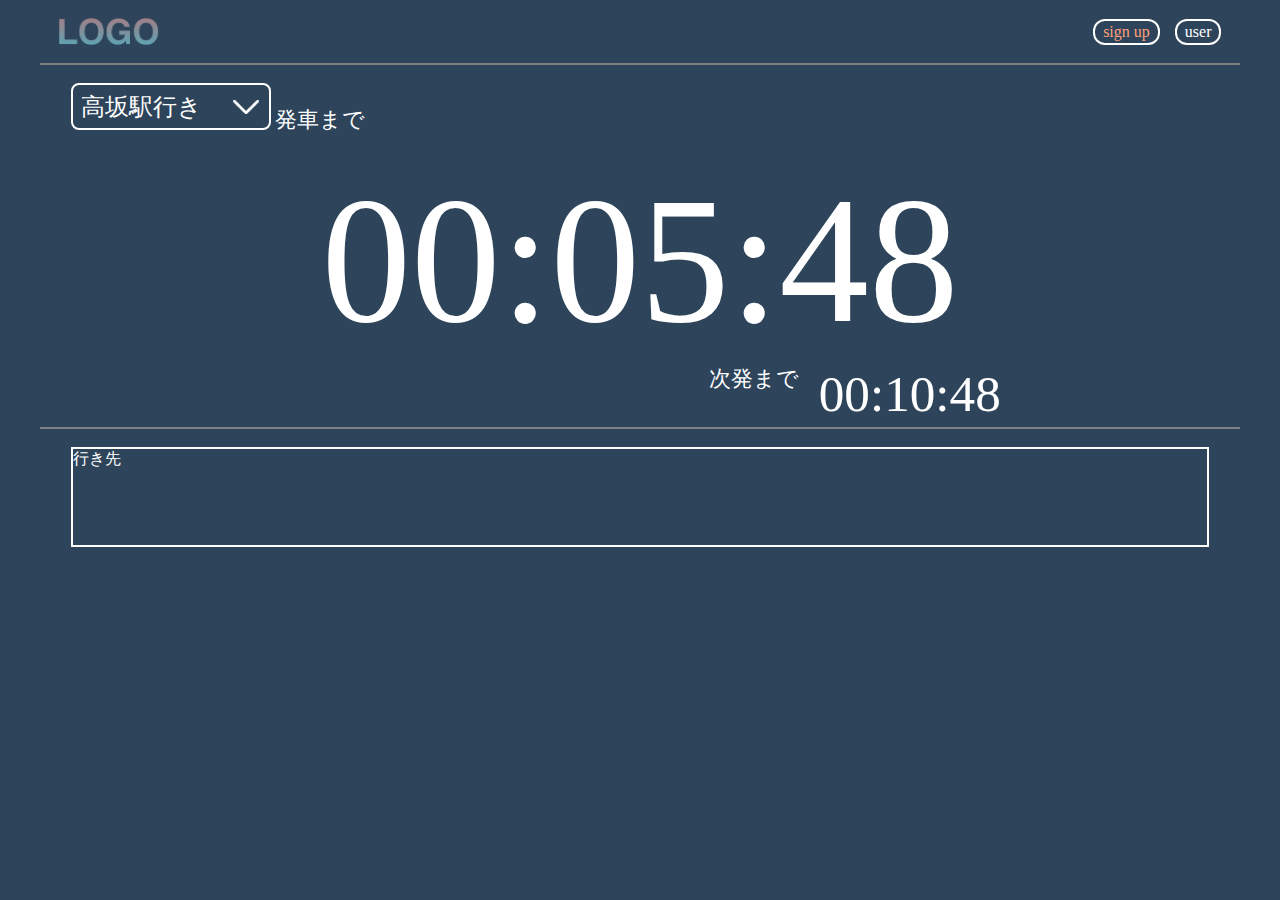
==== index.html @ eacb90ee "Merge pull request #1 from Shun611/main" ====
<!DOCTYPE html>
<html lang="en">
<head>
    <meta charset="UTF-8">
    <meta http-equiv="X-UA-Compatible" content="IE=edge">
    <meta name="viewport" content="width=device-width, initial-scale=1.0">
    <link rel="stylesheet" media="all" href="css/style.css">
    <title>RD Commuting | Sample</title>
</head>
<body>
    <header class="header">
        <a href="#" class="logo"><img src="images/logo.png" alt="logo"></a>
        <nav class="header_nav">
            <ul>
                <li><a href="#" class="signup">sign up</a></li>
                <li><a href="#" class="user">user</a></li>
            </ul> 
        </nav>
    </header>
    <hr>
    <section class="timer">
        <select id="select_station">
            <option value="0">高坂駅行き</option>
            <option value="1">北坂戸駅行き</option>
            <option value="2">熊谷駅行き</option>
        </select>
        <p>発車まで</p>
        <div class = "station_list">
            <section class="station" id="a01">
                <p id="time">00:05:48</p>
                <div class="next_bus">
                    <p>次発まで</p>
                    <p id="next_time">00:10:48</p>
                </div>
            </section>
            <section class="station" id="a02">
                <p id="time">00:07:48</p>
                <div class="next_bus">
                    <p>次発まで</p>
                    <p id="next_time">00:14:48</p>
                </div>
            </section>
            <section class="station" id="a03">
                <p id="time">00:10:48</p>
                <div class="next_bus">
                    <p>次発まで</p>
                    <p id="next_time">00:20:48</p>
                </div>
            </section>
        </div>
    </section>
    <hr>
    <section class="bound_for">
        行き先
    </section>
<script src="js/script.js"></script>
</body>
</html>
---- css/style.css ----
* {
    box-sizing: border-box;
 }

html {
    background-color: #2D445B;
    color: #ffffff;
}

header {
    width: 100%;
    padding: 10px 4% 10px;
    color: #ffffff;
    top: 0;
    display: flex;
    align-items: center;
}
header img{
    display: block;
    width: 100px;
}

header ul{
    list-style: none;
    margin: 0;
    display: flex;
}

header li{
    margin: 0 0 0 15px;
    font-size: 16px;
}

.header_nav{
    margin: 0 0 0 auto;
}

.signup{
    color: lightsalmon;
    text-decoration: none;
    padding: 2px 8px 3px 8px;
    border-radius: 12px;
    border: 2px solid #ffffff;
}

.user{
    text-decoration: none;
    padding: 2px 8px 3px 8px;
    border-radius: 12px;
    border: 2px solid #ffffff;
}

hr{
    width: 95%;
    border-style: solid;
}

a{
    color: #ffffff;
}

.timer p{
    font-size: 22px;
    display: inline-block;
    vertical-align: top;
}

section{
    width: 90%;
    margin: 10px 5% 0px;
    position: static;
    float: left;
}

select{
    width: 200px;
    font-size: 24px;
    padding-right: 1em;
    cursor: pointer;
    text-overflow: ellipsis;
    border: none;
    outline: none;
    background: transparent;
    background-image: none;
    box-shadow: none;
    -webkit-appearance: none;
    appearance: none;
    color: #ffffff;
}

#select_station {
    background-image: url(../images/arrow-down.png);
    background-repeat: no-repeat;
    background-size: 26px 14px;
    background-position: right 10px center;
    position: relative;
    border-radius: 8px;
    border: 2px solid #ffffff;
    padding: 8px 38px 8px 8px;
  }

.station {
    margin: 0px 5% 0px;
    text-align: center;
    vertical-align: center;
}

.station p{
    display: flex;
}

#time{
    margin: 0;
    display: inline-block;
    font-size: clamp(90px, 14vw, 500px);
}

.next_bus{
    display: inline-block;
    margin: 0 0 0 40%;
}

.next_bus p{
    float: left;
    margin: 0 0 0 20px;
}

#next_time{
    font-size: clamp(30px, 4vw, 200px);
}

.bound_for{
    height: 100px;
    border: 2px solid white;
}
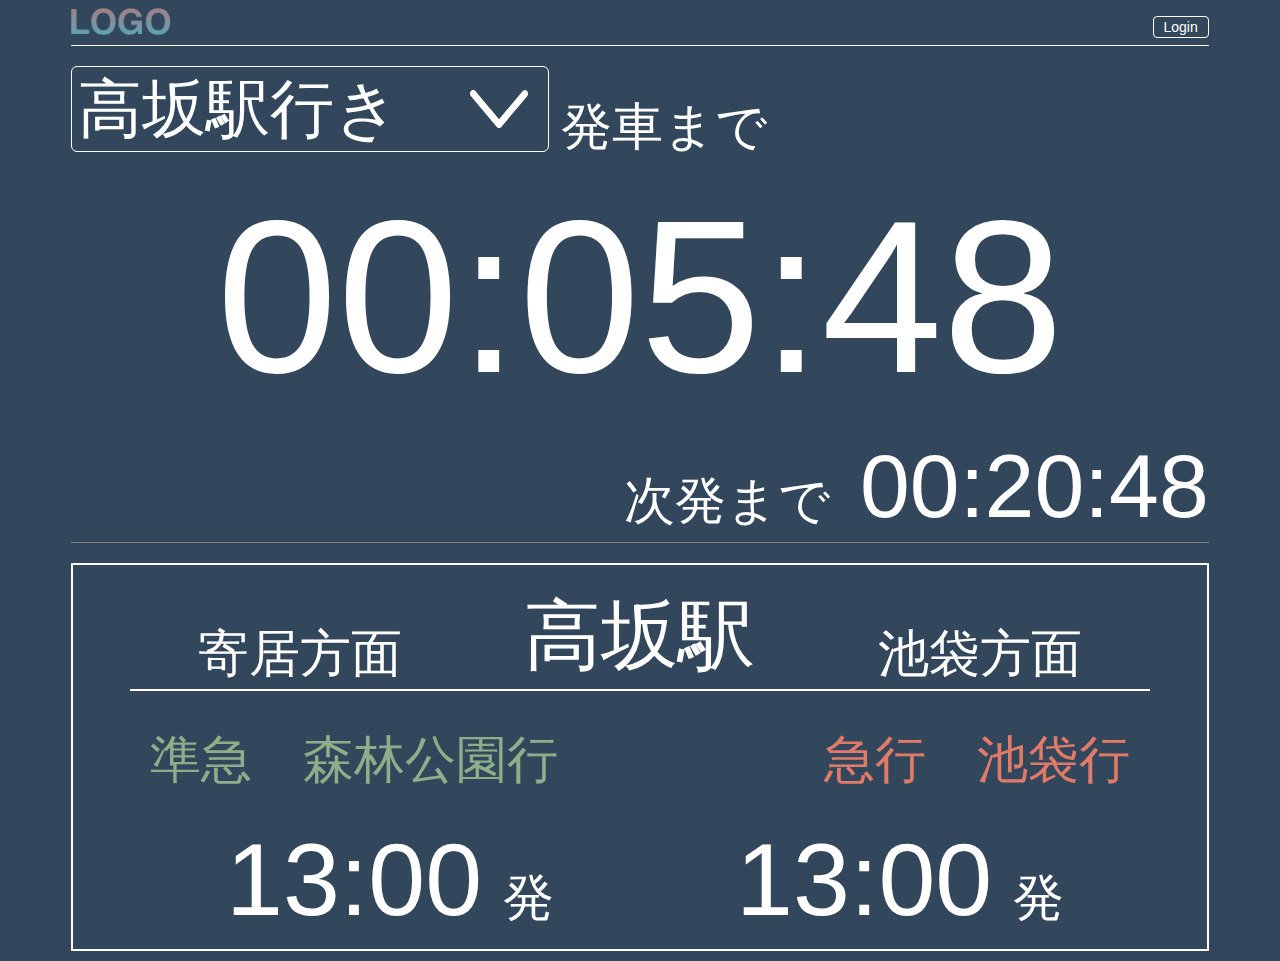
==== commit 54799ea0: "unfinished" ====
--- a/index.html
+++ b/index.html
@@ -1,57 +1,74 @@
 <!DOCTYPE html>
-<html lang="en">
+<html>
 <head>
     <meta charset="UTF-8">
     <meta http-equiv="X-UA-Compatible" content="IE=edge">
     <meta name="viewport" content="width=device-width, initial-scale=1.0">
     <link rel="stylesheet" media="all" href="css/style.css">
+    <link rel="icon" type="image/x-icon" href="images/icon.PNG">
     <title>RD Commuting | Sample</title>
 </head>
 <body>
     <header class="header">
-        <a href="#" class="logo"><img src="images/logo.png" alt="logo"></a>
+        <a href="index.html" class="logo"><img src="images/logo.png" alt="logo"></a>
         <nav class="header_nav">
             <ul>
-                <li><a href="#" class="signup">sign up</a></li>
-                <li><a href="#" class="user">user</a></li>
+                <li><a href="login/login.html" class="user">Login</a></li>
             </ul> 
         </nav>
     </header>
-    <hr>
     <section class="timer">
-        <select id="select_station">
-            <option value="0">高坂駅行き</option>
-            <option value="1">北坂戸駅行き</option>
-            <option value="2">熊谷駅行き</option>
-        </select>
-        <p>発車まで</p>
-        <div class = "station_list">
+        <div class="timer_top">
+            <select id="select_station">
+                <option value="0">高坂駅行き　</option>
+                <option value="1">北坂戸駅行き　</option>
+                <option value="2">熊谷駅行き　</option>
+                <option value="3">鴻巣駅行き</option>
+            </select>
+            <p>発車まで</p>
+        </div>
+        <div class="timer_center">
             <section class="station" id="a01">
                 <p id="time">00:05:48</p>
-                <div class="next_bus">
-                    <p>次発まで</p>
-                    <p id="next_time">00:10:48</p>
-                </div>
             </section>
             <section class="station" id="a02">
                 <p id="time">00:07:48</p>
-                <div class="next_bus">
-                    <p>次発まで</p>
-                    <p id="next_time">00:14:48</p>
-                </div>
             </section>
             <section class="station" id="a03">
                 <p id="time">00:10:48</p>
-                <div class="next_bus">
-                    <p>次発まで</p>
-                    <p id="next_time">00:20:48</p>
-                </div>
             </section>
+            <section class="station" id="a04">
+                <p id="time">00:11:11</p>
+            </section>
+        </div>
+        <div class="timer_bottom">
+            <p>次発まで</p>
+            <p id="next_time">00:20:48</p>
         </div>
     </section>
     <hr>
     <section class="bound_for">
-        行き先
+        <section class="top">
+            <div class="top_left">寄居方面</div>
+            <div class="top_center">高坂駅</div>
+            <div class="top_right">池袋方面</div>
+        </section>
+        <section class="bottom">
+            <div class="bottom_left">
+                <p id="left_train">準急　森林公園行</p>
+                <div class="left_train_time">
+                    <p id="b_l_time">13:00</p>
+                    <p>発</p>
+                </div>
+            </div>
+            <div class="bottom_right">
+                <p id="right_train">急行　池袋行</p>
+                <div class="right_train_time">
+                    <p id="b_r_time">13:00</p>
+                    <p>発</p>
+                </div>
+            </div>
+        </section>
     </section>
 <script src="js/script.js"></script>
 </body>
--- a/css/style.css
+++ b/css/style.css
@@ -3,133 +3,239 @@
  }
 
 html {
-    background-color: #2D445B;
+    background-color: #32465c;
+}
+
+body{
+    font-family: sans-serif, Meiryo, Arial, "Helvetica Neue", "Hiragino Kaku Gothic ProN", "Hiragino Sans";
+    white-space: nowrap;
     color: #ffffff;
 }
 
+hr{
+    border-style: solid;
+    border-width: 1px 0 0 0;
+    width: 90%;
+}
+
 header {
-    width: 100%;
-    padding: 10px 4% 10px;
-    color: #ffffff;
+    width: 90%;
+    padding: 0px 0px 10px;
+    margin: 0px 5% 0px;
     top: 0;
     display: flex;
-    align-items: center;
-}
-header img{
-    display: block;
-    width: 100px;
-}
-
-header ul{
-    list-style: none;
-    margin: 0;
-    display: flex;
-}
-
-header li{
-    margin: 0 0 0 15px;
-    font-size: 16px;
-}
-
-.header_nav{
-    margin: 0 0 0 auto;
-}
-
-.signup{
-    color: lightsalmon;
-    text-decoration: none;
-    padding: 2px 8px 3px 8px;
-    border-radius: 12px;
-    border: 2px solid #ffffff;
-}
-
-.user{
-    text-decoration: none;
-    padding: 2px 8px 3px 8px;
-    border-radius: 12px;
-    border: 2px solid #ffffff;
-}
-
-hr{
-    width: 95%;
-    border-style: solid;
-}
+    align-items: flex-end;
+    border-bottom: 1px solid #ffffff;
+}
+    header img{
+        display: block;
+        width: 100px;
+    }
+    .header_nav{
+        margin: 0 0 0 auto;
+    }
+        header ul{
+            list-style: none;
+            margin: 0;
+            display: flex;
+        }
+            header li{
+                margin: 0 0 0 15px;
+                font-size: 14px;
+            }
+                .user{
+                    text-decoration: none;
+                    padding: 2px 10px;
+                    border-radius: 4px;
+                    border: 1px solid #ffffff;
+                }
 
 a{
     color: #ffffff;
 }
 
-.timer p{
-    font-size: 22px;
-    display: inline-block;
-    vertical-align: top;
-}
-
 section{
     width: 90%;
-    margin: 10px 5% 0px;
+    margin: 20px 5% 10px;
     position: static;
+}
+
+/*--------------- タイマー -------------------*/
+.timer{
+    display: grid;
+    grid-auto-rows: repeat(4, 1fr);
+}
+
+.timer_top{
+    grid-row: 1/2;
     float: left;
-}
-
-select{
-    width: 200px;
-    font-size: 24px;
-    padding-right: 1em;
-    cursor: pointer;
-    text-overflow: ellipsis;
-    border: none;
-    outline: none;
-    background: transparent;
-    background-image: none;
-    box-shadow: none;
-    -webkit-appearance: none;
-    appearance: none;
-    color: #ffffff;
-}
-
-#select_station {
-    background-image: url(../images/arrow-down.png);
-    background-repeat: no-repeat;
-    background-size: 26px 14px;
-    background-position: right 10px center;
-    position: relative;
-    border-radius: 8px;
-    border: 2px solid #ffffff;
-    padding: 8px 38px 8px 8px;
-  }
-
-.station {
-    margin: 0px 5% 0px;
+    display: flex;
+    align-items: flex-end;
+}
+    #select_station {
+        /*width: 180px;*/
+        cursor: pointer;
+        text-overflow: ellipsis;
+        outline: none;
+        background: transparent;
+        box-shadow: none;
+        -webkit-appearance: none;
+        color: #ffffff;
+        font-size: 5vw;
+        background-image: url(../images/arrow-down.png);
+        background-repeat: no-repeat;
+        background-size: 4.5vw 3vw;
+        background-position: right 5% center;
+        border-radius: 6px;
+        border: 1px solid #ffffff;
+        padding: 6px 20px 6px 6px;
+        display: inline-block;
+    }
+
+    .timer_top p{
+        display: inline-block;
+        line-height: 100%;
+        margin: 0 0 0 12px;
+        font-size: 4vw;
+    }
+
+    .station {
+        margin: 0px 5% 0px;
+        text-align: center;
+        vertical-align: center;
+    }
+
+    .station p{
+        display: flex;
+    }
+
+.timer_center{
+    grid-row: 2/4;
+    margin: 20px 0;
+}
+
+    #time{
+        margin: 0;
+        display: inline-block;
+        /*font-size: clamp(64px, 14vw, 500px);*/
+        font-size: 17vw;
+    }
+
+.timer_bottom{
+    grid-row: 4/5;
+    display: flex;
+    align-items: flex-end;
+}
+
+    .timer_bottom p{
+        margin: 0 0 0.5% auto;
+        font-size: 4vw;
+        line-height: 100%;
+    }
+
+    #next_time{
+        /*font-size: clamp(30px, 4vw, 200px);*/
+        font-size: 7vw;
+        margin: 0 0 0 30px;
+        line-height: 100%;
+    }
+/*------------------------------------------------*/
+
+
+/*--------------------- 駅 -----------------------*/
+.bound_for{
+    border: 2px solid white;
+    width: 90%;
+    display: grid;
+    grid-template-columns: repeat(2, 1fr);
+    grid-auto-rows: repeat(3, 1fr);
+}
+
+.top{
+    width: 90%;
+    grid-column: 1/3;
+    grid-row: 1/2;
+    display: grid;
+    grid-template-columns: repeat(3, 1fr);
+    border-bottom: 2px solid #ffffff;
     text-align: center;
-    vertical-align: center;
-}
-
-.station p{
-    display: flex;
-}
-
-#time{
-    margin: 0;
-    display: inline-block;
-    font-size: clamp(90px, 14vw, 500px);
-}
-
-.next_bus{
-    display: inline-block;
-    margin: 0 0 0 40%;
-}
-
-.next_bus p{
-    float: left;
-    margin: 0 0 0 20px;
-}
-
-#next_time{
-    font-size: clamp(30px, 4vw, 200px);
-}
-
-.bound_for{
-    height: 100px;
-    border: 2px solid white;
-}+    font-size: clamp(18px, 3vw, 60px);
+    align-items: flex-end;
+}
+
+.top_left{
+    font-size: 4vw;
+}
+.top_center{
+    font-size: 6vw;
+}
+.top_right{
+    font-size: 4vw;
+}
+
+.bottom{
+    grid-column: 1/3;
+    grid-row: 2/4;
+    display: grid;
+    grid-template-columns: repeat(2, 1fr);
+    margin-top: 0px;
+    font-size: clamp(15px, 3vw, 60px);
+}
+
+.bottom_left{
+   display: grid;
+   float: left;
+   text-align: center;
+}
+
+    #left_train{
+        grid-row: 1/2;
+        margin: 5% auto 5% 4%;
+        font-size: 4vw;
+        color: #8caf89;
+    }
+
+    .left_train_time{
+        float: left;
+        align-items: flex-end;
+    }
+
+    .left_train_time p{
+        display: inline-block;
+        margin: 0 0 0 2%;
+        font-size: 4vw;
+    }
+
+    #b_l_time{
+        font-size: clamp(24px, 8vw, 60px);
+        font-size: 8vw;
+    }
+
+.bottom_right{
+    display: grid;
+   float: left;
+   text-align: center;
+}
+
+    #right_train{
+        grid-row: 1/2;
+        margin: 5% 4% 5% auto;
+        font-size: 4vw;
+        color: #e27a68;
+    }
+
+    .right_train_time{
+        float: left;
+        align-items: flex-end;
+    }
+
+    .right_train_time p{
+        display: inline-block;
+        margin: 0 0 0 2%;
+        font-size: 4vw;
+    }
+
+    #b_r_time{
+        font-size: clamp(24px, 8vw, 60px);
+        font-size: 8vw;
+    }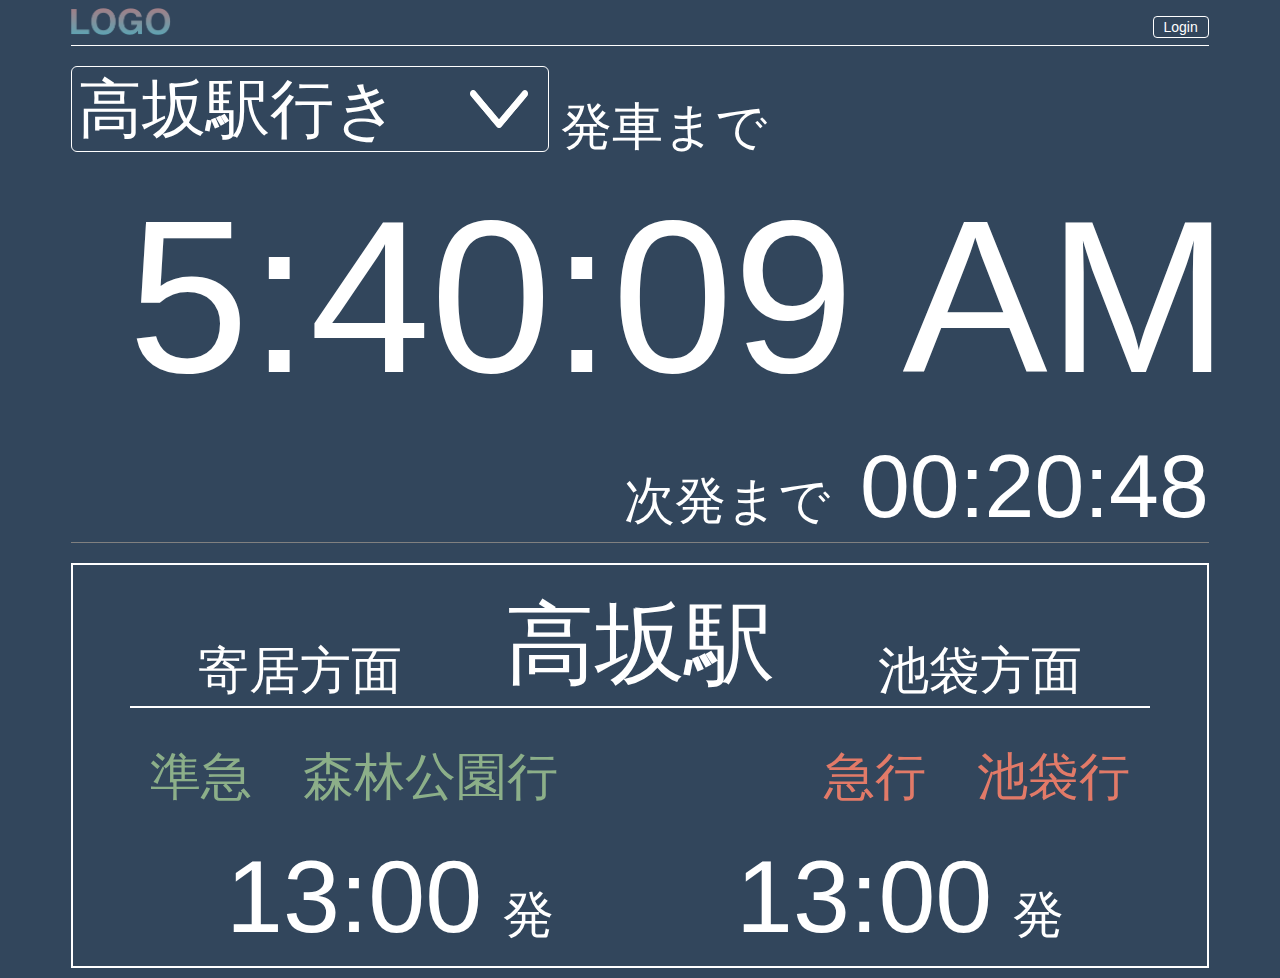
==== commit 9cae17ab: "タイマー動くようにして、レスポンシブ対応の型を作りました" ====
--- a/index.html
+++ b/index.html
@@ -1,6 +1,8 @@
 <!DOCTYPE html>
 <html>
+
 <head>
+    <!--  -->
     <meta charset="UTF-8">
     <meta http-equiv="X-UA-Compatible" content="IE=edge">
     <meta name="viewport" content="width=device-width, initial-scale=1.0">
@@ -8,68 +10,77 @@
     <link rel="icon" type="image/x-icon" href="images/icon.PNG">
     <title>RD Commuting | Sample</title>
 </head>
+
 <body>
     <header class="header">
         <a href="index.html" class="logo"><img src="images/logo.png" alt="logo"></a>
         <nav class="header_nav">
             <ul>
                 <li><a href="login/login.html" class="user">Login</a></li>
-            </ul> 
+            </ul>
         </nav>
     </header>
-    <section class="timer">
-        <div class="timer_top">
-            <select id="select_station">
-                <option value="0">高坂駅行き　</option>
-                <option value="1">北坂戸駅行き　</option>
-                <option value="2">熊谷駅行き　</option>
-                <option value="3">鴻巣駅行き</option>
-            </select>
-            <p>発車まで</p>
-        </div>
-        <div class="timer_center">
-            <section class="station" id="a01">
-                <p id="time">00:05:48</p>
-            </section>
-            <section class="station" id="a02">
-                <p id="time">00:07:48</p>
-            </section>
-            <section class="station" id="a03">
-                <p id="time">00:10:48</p>
-            </section>
-            <section class="station" id="a04">
-                <p id="time">00:11:11</p>
-            </section>
-        </div>
-        <div class="timer_bottom">
-            <p>次発まで</p>
-            <p id="next_time">00:20:48</p>
-        </div>
-    </section>
-    <hr>
-    <section class="bound_for">
-        <section class="top">
-            <div class="top_left">寄居方面</div>
-            <div class="top_center">高坂駅</div>
-            <div class="top_right">池袋方面</div>
-        </section>
-        <section class="bottom">
-            <div class="bottom_left">
-                <p id="left_train">準急　森林公園行</p>
-                <div class="left_train_time">
-                    <p id="b_l_time">13:00</p>
-                    <p>発</p>
-                </div>
+    <div class="container">
+
+        <section class="timer">
+            <div class="timer_top">
+                <select id="select_station">
+                    <option value="0">高坂駅行き　</option>
+                    <option value="1">北坂戸駅行き　</option>
+                    <option value="2">熊谷駅行き　</option>
+                    <option value="3">鴻巣駅行き</option>
+                </select>
+                <p>発車まで</p>
             </div>
-            <div class="bottom_right">
-                <p id="right_train">急行　池袋行</p>
-                <div class="right_train_time">
-                    <p id="b_r_time">13:00</p>
-                    <p>発</p>
-                </div>
+            <div class="timer_center">
+                <section class="station" id="a01">
+                    <p id="time">00:05:48</p>
+                </section>
+                <section class="station" id="a02">
+                    <p id="time">00:07:48</p>
+                </section>
+                <section class="station" id="a03">
+                    <p id="time">00:10:48</p>
+                </section>
+                <section class="station" id="a04">
+                    <p id="time">00:11:11</p>
+                </section>
+            </div>
+            <div class="timer_bottom">
+                <p>次発まで</p>
+                <p id="next_time">00:20:48</p>
             </div>
         </section>
-    </section>
-<script src="js/script.js"></script>
+
+        <hr>
+
+        <section class="bound_for">
+            <section class="top">
+                <div class="top_left">寄居方面</div>
+                <div class="top_center">高坂駅</div>
+                <div class="top_right">池袋方面</div>
+            </section>
+
+            <section class="bottom">
+                <div class="bottom_left">
+                    <p id="left_train">準急　森林公園行</p>
+                    <div class="left_train_time">
+                        <p id="b_l_time">13:00</p>
+                        <p>発</p>
+                    </div>
+                </div>
+                <div class="bottom_right">
+                    <p id="right_train">急行　池袋行</p>
+                    <div class="right_train_time">
+                        <p id="b_r_time">13:00</p>
+                        <p>発</p>
+                    </div>
+                </div>
+            </section>
+        </section>
+
+    </div>
+    <script src="js/script.js"></script>
 </body>
+
 </html>--- a/css/style.css
+++ b/css/style.css
@@ -1,18 +1,18 @@
 * {
     box-sizing: border-box;
- }
+}
 
 html {
     background-color: #32465c;
 }
 
-body{
+body {
     font-family: sans-serif, Meiryo, Arial, "Helvetica Neue", "Hiragino Kaku Gothic ProN", "Hiragino Sans";
     white-space: nowrap;
     color: #ffffff;
 }
 
-hr{
+hr {
     border-style: solid;
     border-width: 1px 0 0 0;
     width: 90%;
@@ -27,123 +27,133 @@
     align-items: flex-end;
     border-bottom: 1px solid #ffffff;
 }
-    header img{
-        display: block;
-        width: 100px;
-    }
-    .header_nav{
-        margin: 0 0 0 auto;
-    }
-        header ul{
-            list-style: none;
-            margin: 0;
-            display: flex;
-        }
-            header li{
-                margin: 0 0 0 15px;
-                font-size: 14px;
-            }
-                .user{
-                    text-decoration: none;
-                    padding: 2px 10px;
-                    border-radius: 4px;
-                    border: 1px solid #ffffff;
-                }
-
-a{
+
+header img {
+    display: block;
+    width: 100px;
+}
+
+.header_nav {
+    margin: 0 0 0 auto;
+}
+
+header ul {
+    list-style: none;
+    margin: 0;
+    display: flex;
+}
+
+header li {
+    margin: 0 0 0 15px;
+    font-size: 14px;
+}
+
+.user {
+    text-decoration: none;
+    padding: 2px 10px;
+    border-radius: 4px;
+    border: 1px solid #ffffff;
+}
+
+a {
     color: #ffffff;
 }
 
-section{
+section {
     width: 90%;
     margin: 20px 5% 10px;
     position: static;
 }
 
 /*--------------- タイマー -------------------*/
-.timer{
+
+.timer {
     display: grid;
     grid-auto-rows: repeat(4, 1fr);
 }
 
-.timer_top{
-    grid-row: 1/2;
-    float: left;
-    display: flex;
-    align-items: flex-end;
-}
-    #select_station {
-        /*width: 180px;*/
-        cursor: pointer;
-        text-overflow: ellipsis;
-        outline: none;
-        background: transparent;
-        box-shadow: none;
-        -webkit-appearance: none;
-        color: #ffffff;
-        font-size: 5vw;
-        background-image: url(../images/arrow-down.png);
-        background-repeat: no-repeat;
-        background-size: 4.5vw 3vw;
-        background-position: right 5% center;
-        border-radius: 6px;
-        border: 1px solid #ffffff;
-        padding: 6px 20px 6px 6px;
-        display: inline-block;
-    }
-
-    .timer_top p{
-        display: inline-block;
-        line-height: 100%;
-        margin: 0 0 0 12px;
-        font-size: 4vw;
-    }
-
-    .station {
-        margin: 0px 5% 0px;
-        text-align: center;
-        vertical-align: center;
-    }
-
-    .station p{
-        display: flex;
-    }
-
-.timer_center{
+.timer_top {
+    grid-row: 1/2;
+    float: left;
+    display: flex;
+    align-items: flex-end;
+}
+
+#select_station {
+    /*width: 180px;*/
+    cursor: pointer;
+    text-overflow: ellipsis;
+    outline: none;
+    background: transparent;
+    box-shadow: none;
+    -webkit-appearance: none;
+    color: #ffffff;
+    font-size: 5vw;
+    background-image: url(../images/arrow-down.png);
+    background-repeat: no-repeat;
+    background-size: 4.5vw 3vw;
+    background-position: right 5% center;
+    border-radius: 6px;
+    border: 1px solid #ffffff;
+    padding: 6px 20px 6px 6px;
+    display: inline-block;
+}
+
+.timer_top p {
+    display: inline-block;
+    line-height: 100%;
+    margin: 0 0 0 12px;
+    font-size: 4vw;
+}
+
+.station {
+    margin: 0px 5% 0px;
+    text-align: center;
+    vertical-align: center;
+}
+
+.station p {
+    display: flex;
+}
+
+.timer_center {
     grid-row: 2/4;
     margin: 20px 0;
 }
 
-    #time{
-        margin: 0;
-        display: inline-block;
-        /*font-size: clamp(64px, 14vw, 500px);*/
-        font-size: 17vw;
-    }
-
-.timer_bottom{
+#time {
+    margin: 0;
+    display: inline-block;
+    /*font-size: clamp(64px, 14vw, 500px);*/
+    font-size: 17vw;
+}
+
+.timer_bottom {
     grid-row: 4/5;
     display: flex;
     align-items: flex-end;
 }
 
-    .timer_bottom p{
-        margin: 0 0 0.5% auto;
-        font-size: 4vw;
-        line-height: 100%;
-    }
-
-    #next_time{
-        /*font-size: clamp(30px, 4vw, 200px);*/
-        font-size: 7vw;
-        margin: 0 0 0 30px;
-        line-height: 100%;
-    }
+.timer_bottom p {
+    margin: 0 0 0.5% auto;
+    font-size: 4vw;
+    line-height: 100%;
+}
+
+#next_time {
+    /*font-size: clamp(30px, 4vw, 200px);*/
+    font-size: 7vw;
+    margin: 0 0 0 30px;
+    line-height: 100%;
+}
+
+
 /*------------------------------------------------*/
 
 
 /*--------------------- 駅 -----------------------*/
-.bound_for{
+
+.bound_for {
     border: 2px solid white;
     width: 90%;
     display: grid;
@@ -151,7 +161,7 @@
     grid-auto-rows: repeat(3, 1fr);
 }
 
-.top{
+.top {
     width: 90%;
     grid-column: 1/3;
     grid-row: 1/2;
@@ -163,17 +173,19 @@
     align-items: flex-end;
 }
 
-.top_left{
-    font-size: 4vw;
-}
-.top_center{
-    font-size: 6vw;
-}
-.top_right{
-    font-size: 4vw;
-}
-
-.bottom{
+.top_left {
+    font-size: 4vw;
+}
+
+.top_center {
+    font-size: 7vw;
+}
+
+.top_right {
+    font-size: 4vw;
+}
+
+.bottom {
     grid-column: 1/3;
     grid-row: 2/4;
     display: grid;
@@ -182,60 +194,74 @@
     font-size: clamp(15px, 3vw, 60px);
 }
 
-.bottom_left{
-   display: grid;
-   float: left;
-   text-align: center;
-}
-
-    #left_train{
-        grid-row: 1/2;
-        margin: 5% auto 5% 4%;
-        font-size: 4vw;
-        color: #8caf89;
+.bottom_left {
+    display: grid;
+    float: left;
+    text-align: center;
+}
+
+#left_train {
+    grid-row: 1/2;
+    margin: 5% auto 5% 4%;
+    font-size: 4vw;
+    color: #8caf89;
+}
+
+.left_train_time {
+    float: left;
+    align-items: flex-end;
+}
+
+.left_train_time p {
+    display: inline-block;
+    margin: 0 0 0 2%;
+    font-size: 4vw;
+}
+
+#b_l_time {
+    font-size: clamp(24px, 8vw, 60px);
+    font-size: 8vw;
+}
+
+.bottom_right {
+    display: grid;
+    float: left;
+    text-align: center;
+}
+
+#right_train {
+    grid-row: 1/2;
+    margin: 5% 4% 5% auto;
+    font-size: 4vw;
+    color: #e27a68;
+}
+
+.right_train_time {
+    float: left;
+    align-items: flex-end;
+}
+
+.right_train_time p {
+    display: inline-block;
+    margin: 0 0 0 2%;
+    font-size: 4vw;
+}
+
+#b_r_time {
+    font-size: clamp(24px, 8vw, 60px);
+    font-size: 8vw;
+}
+
+/* 
+@media screen and (min-width: 481px){ 
+    .container{
+        display: flex;
+        width: 100%;
     }
-
-    .left_train_time{
-        float: left;
-        align-items: flex-end;
+    .timer{
+        width: 33%;
     }
-
-    .left_train_time p{
-        display: inline-block;
-        margin: 0 0 0 2%;
-        font-size: 4vw;
+    .bound_for {
+        width: 33%;
     }
-
-    #b_l_time{
-        font-size: clamp(24px, 8vw, 60px);
-        font-size: 8vw;
-    }
-
-.bottom_right{
-    display: grid;
-   float: left;
-   text-align: center;
-}
-
-    #right_train{
-        grid-row: 1/2;
-        margin: 5% 4% 5% auto;
-        font-size: 4vw;
-        color: #e27a68;
-    }
-
-    .right_train_time{
-        float: left;
-        align-items: flex-end;
-    }
-
-    .right_train_time p{
-        display: inline-block;
-        margin: 0 0 0 2%;
-        font-size: 4vw;
-    }
-
-    #b_r_time{
-        font-size: clamp(24px, 8vw, 60px);
-        font-size: 8vw;
-    }+} */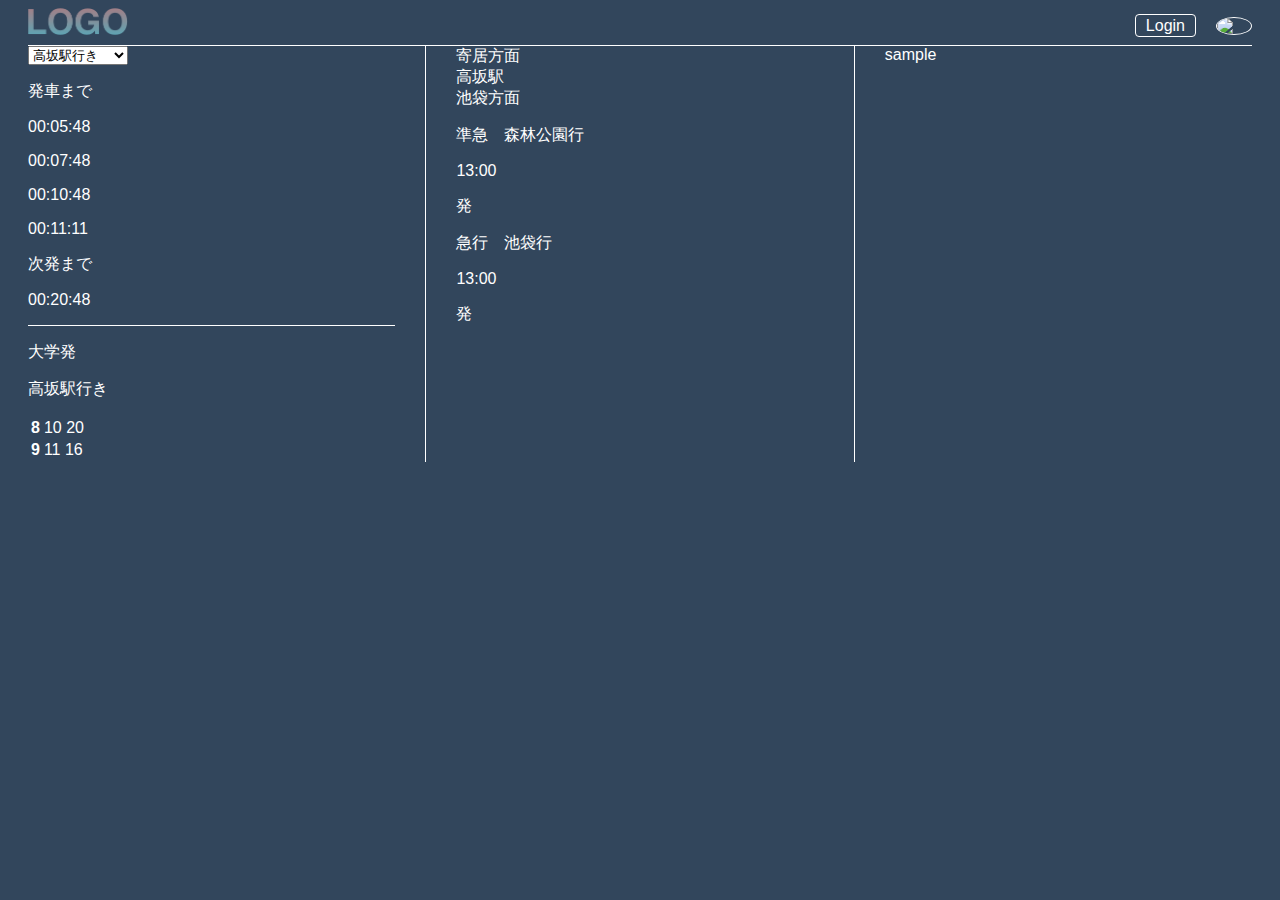
==== commit ec934000: "大枠レイアウト完成" ====
--- a/index.html
+++ b/index.html
@@ -6,78 +6,106 @@
     <meta charset="UTF-8">
     <meta http-equiv="X-UA-Compatible" content="IE=edge">
     <meta name="viewport" content="width=device-width, initial-scale=1.0">
-    <link rel="stylesheet" media="all" href="css/style.css">
+    <link rel="stylesheet" media="all" href="css/style2.css">
     <link rel="icon" type="image/x-icon" href="images/icon.PNG">
     <title>RD Commuting | Sample</title>
 </head>
 
 <body>
     <header class="header">
-        <a href="index.html" class="logo"><img src="images/logo.png" alt="logo"></a>
+        <a href="index.html" class="header_logo"><img src="images/logo.png" alt="logo"></a>
         <nav class="header_nav">
             <ul>
-                <li><a href="login/login.html" class="user">Login</a></li>
+                <li class="header_login user"><a href="login/login.html">Login</a></li>
+                <li class="header_user user"><a href="login/user.html" ><img src="images/user.png" alt="user"></a></li>
             </ul>
         </nav>
     </header>
     <div class="container">
 
-        <section class="timer">
-            <div class="timer_top">
-                <select id="select_station">
-                    <option value="0">高坂駅行き　</option>
-                    <option value="1">北坂戸駅行き　</option>
-                    <option value="2">熊谷駅行き　</option>
-                    <option value="3">鴻巣駅行き</option>
-                </select>
-                <p>発車まで</p>
-            </div>
-            <div class="timer_center">
-                <section class="station" id="a01">
-                    <p id="time">00:05:48</p>
-                </section>
-                <section class="station" id="a02">
-                    <p id="time">00:07:48</p>
-                </section>
-                <section class="station" id="a03">
-                    <p id="time">00:10:48</p>
-                </section>
-                <section class="station" id="a04">
-                    <p id="time">00:11:11</p>
-                </section>
-            </div>
-            <div class="timer_bottom">
-                <p>次発まで</p>
-                <p id="next_time">00:20:48</p>
-            </div>
-        </section>
-
-        <hr>
-
-        <section class="bound_for">
-            <section class="top">
-                <div class="top_left">寄居方面</div>
-                <div class="top_center">高坂駅</div>
-                <div class="top_right">池袋方面</div>
+        <div class="bus">
+            <section class="bus_timer">
+                <div class="bus_timer_top">
+                    <select id="bus_timer_select">
+                        <option value="0">高坂駅行き</option>
+                        <option value="1">北坂戸駅行き</option>
+                        <option value="2">熊谷駅行き</option>
+                        <option value="3">鴻巣駅行き</option>
+                    </select>
+                    <p>発車まで</p>
+                </div>
+                <div class="bus_timer_center">
+                    <section class="bus_timer_station" id="takasaka">
+                        <p class="bus_timer_time">00:05:48</p>
+                    </section>
+                    <section class="bus_timer_station" id="kitasakado">
+                        <p class="bus_timer_time">00:07:48</p>
+                    </section>
+                    <section class="bus_timer_station" id="kumagaya">
+                        <p class="bus_timer_time">00:10:48</p>
+                    </section>
+                    <section class="bus_timer_station" id="kounosu">
+                        <p class="bus_timer_time">00:11:11</p>
+                    </section>
+                </div>
+                <div class="bus_timer_bottom">
+                    <p>次発まで</p>
+                    <p id="bus_timer_next_time">00:20:48</p>
+                </div>
             </section>
 
-            <section class="bottom">
-                <div class="bottom_left">
-                    <p id="left_train">準急　森林公園行</p>
-                    <div class="left_train_time">
-                        <p id="b_l_time">13:00</p>
-                        <p>発</p>
+            <div class="horizontal_line"></div>
+
+            <section class="bus_schedule">
+                <p>大学発</p>
+                <p>高坂駅行き</p>
+                <table class="bus_schedule_table">
+                    <tr>
+                        <th>8</th>
+                        <td>10&nbsp;20</td>
+                    </tr>
+                    <tr>
+                        <th>9</th>
+                        <td>11&nbsp;16</td>
+                    </tr>
+                </table>
+            </section>
+        </div>
+        
+        <div class="vertical_line"></div>
+
+        <div class="train">
+            <section class="departure_station">
+                <section class="departure_station_top">
+                    <div class="line_direction">寄居方面</div>
+                    <div class="station_name">高坂駅</div>
+                    <div class="line_direction">池袋方面</div>
+                </section>
+
+                <section class="bottom">
+                    <div class="bottom_left">
+                        <p id="left_train">準急　森林公園行</p>
+                        <div class="left_train_time">
+                            <p id="b_l_time">13:00</p>
+                            <p>発</p>
+                        </div>
                     </div>
-                </div>
-                <div class="bottom_right">
-                    <p id="right_train">急行　池袋行</p>
-                    <div class="right_train_time">
-                        <p id="b_r_time">13:00</p>
-                        <p>発</p>
+                    <div class="bottom_right">
+                        <p id="right_train">急行　池袋行</p>
+                        <div class="right_train_time">
+                            <p id="b_r_time">13:00</p>
+                            <p>発</p>
+                        </div>
                     </div>
-                </div>
+                </section>
             </section>
-        </section>
+        </div>
+
+        <div class="vertical_line"></div>
+
+        <div class="via_station">
+            sample
+        </div>
 
     </div>
     <script src="js/script.js"></script>
--- a/css/style2.css
+++ b/css/style2.css
@@ -0,0 +1,99 @@
+* {
+    box-sizing: border-box;
+}
+
+html{
+    background-color: #32465c;
+}
+
+body{
+    font-family: sans-serif, Arial, "Helvetica Neue", "Hiragino Kaku Gothic ProN", "Hiragino Sans";
+    /* white-space: nowrap; */
+    color: #ffffff;
+}
+
+/*-------------------- ヘッダー --------------------*/
+header{
+    padding: 0px 0px 10px;
+    margin: 0px 20px 0px;
+    top: 0;
+    display: flex;
+    align-items: flex-end;
+    border-bottom: 1px solid #ffffff;
+}
+
+.header_logo img{
+    display: block;
+    width: 100px;
+}
+
+.header_nav{
+    margin: 0 0 0 auto;
+}
+
+header ul{
+    list-style: none;
+    margin: 0;
+    padding: 0;
+    display: flex;
+    align-items: center;
+}
+
+.user{
+    margin: 0 0 0 20px;
+}
+
+.header_login a{
+    text-decoration: none;
+    padding: 2px 10px;
+    border-radius: 4px;
+    border: 1px solid #ffffff;
+    color: #ffffff;
+}
+
+.header_user{
+    display: inline-block;
+    font-size: 0;
+}
+
+.header_user img{
+    width: 36px;
+    border: 1px solid #ffffff;
+    border-radius: 50%;
+    margin: 0;
+    display: inline-block;
+}
+
+/*-------------------------------------------------*/
+
+.container{
+    display: flex;
+    margin: 0px 20px;
+}
+
+.container div{
+}
+
+.horizontal_line{
+    background-color: #ffffff;
+    width: 100%;
+    height: 1px;
+}
+
+.vertical_line{
+    background-color: #ffffff;
+    width: 1px;
+    margin: 0 auto;
+}
+
+.bus{
+    width: 30%;
+}
+
+.train{
+    width: 30%;
+}
+
+.via_station{
+    width: 30%;
+}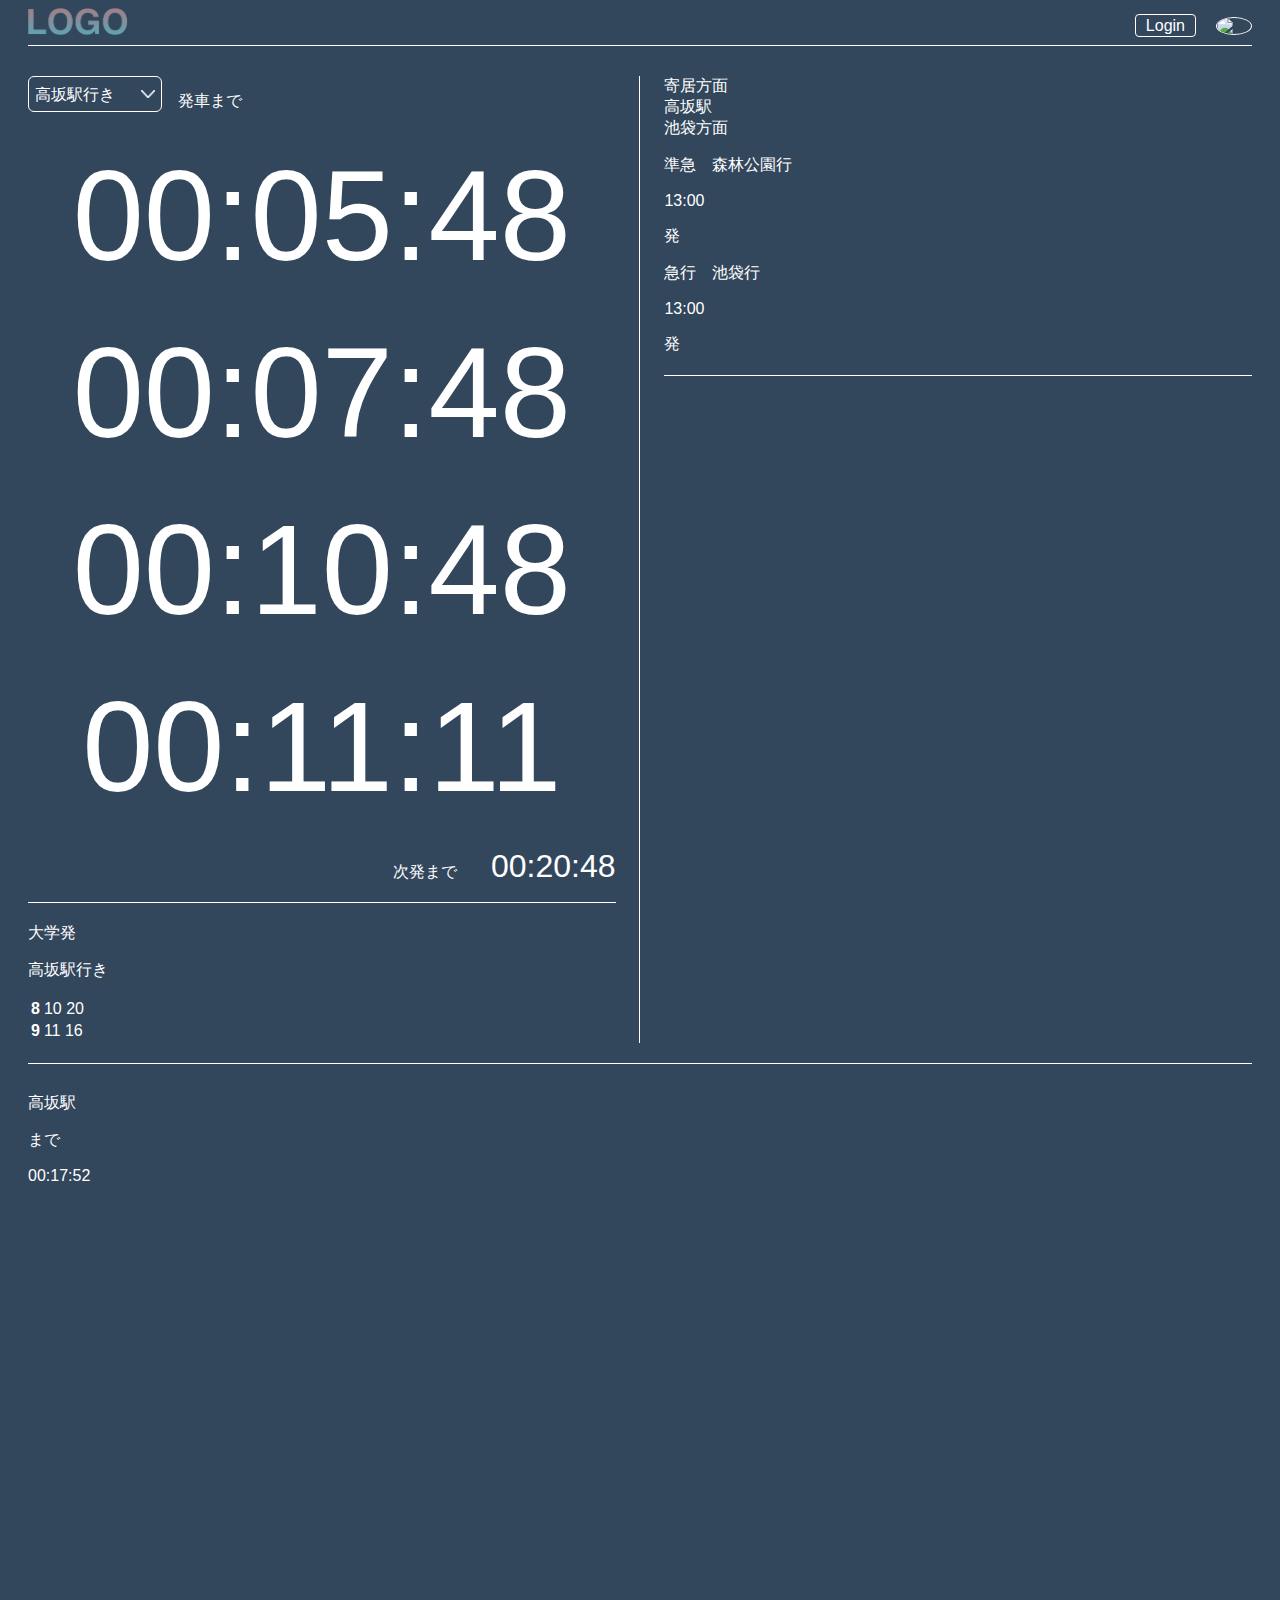
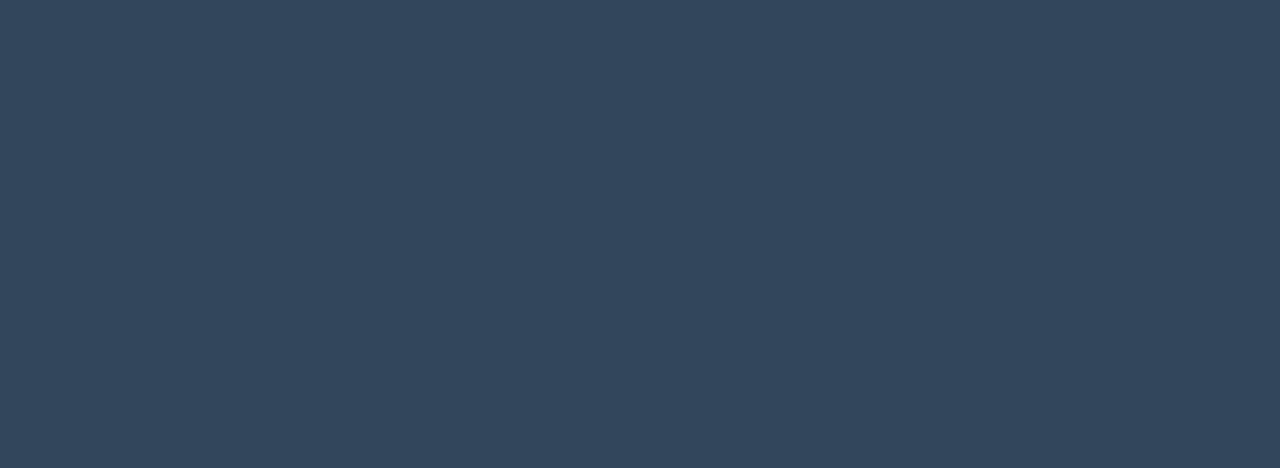
==== commit 33cc2b19: "レスポンシブ対応のレイアウトのみ完成" ====
--- a/index.html
+++ b/index.html
@@ -23,10 +23,10 @@
     </header>
     <div class="container">
 
-        <div class="bus">
-            <section class="bus_timer">
+        <section class="bus">
+            <div class="bus_timer">
                 <div class="bus_timer_top">
-                    <select id="bus_timer_select">
+                    <select class="bus_timer_select">
                         <option value="0">高坂駅行き</option>
                         <option value="1">北坂戸駅行き</option>
                         <option value="2">熊谷駅行き</option>
@@ -35,28 +35,28 @@
                     <p>発車まで</p>
                 </div>
                 <div class="bus_timer_center">
-                    <section class="bus_timer_station" id="takasaka">
+                    <div class="bus_timer_station" id="takasaka">
                         <p class="bus_timer_time">00:05:48</p>
-                    </section>
-                    <section class="bus_timer_station" id="kitasakado">
+                    </div>
+                    <div class="bus_timer_station" id="kitasakado">
                         <p class="bus_timer_time">00:07:48</p>
-                    </section>
-                    <section class="bus_timer_station" id="kumagaya">
+                    </div>
+                    <div class="bus_timer_station" id="kumagaya">
                         <p class="bus_timer_time">00:10:48</p>
-                    </section>
-                    <section class="bus_timer_station" id="kounosu">
+                    </div>
+                    <div class="bus_timer_station" id="kounosu">
                         <p class="bus_timer_time">00:11:11</p>
-                    </section>
+                    </div>
                 </div>
                 <div class="bus_timer_bottom">
                     <p>次発まで</p>
-                    <p id="bus_timer_next_time">00:20:48</p>
+                    <p class="bus_timer_next_time">00:20:48</p>
                 </div>
-            </section>
+            </div>
 
             <div class="horizontal_line"></div>
 
-            <section class="bus_schedule">
+            <div class="bus_schedule">
                 <p>大学発</p>
                 <p>高坂駅行き</p>
                 <table class="bus_schedule_table">
@@ -69,20 +69,21 @@
                         <td>11&nbsp;16</td>
                     </tr>
                 </table>
-            </section>
-        </div>
-        
-        <div class="vertical_line"></div>
+            </div>
+        </section>
 
-        <div class="train">
-            <section class="departure_station">
-                <section class="departure_station_top">
+        <div class="vertical_line" id="vl01"></div>
+        <div class="horizontal_line outer_hl" id="hl01"></div>
+
+        <section class="train">
+            <div class="departure_station">
+                <div class="departure_station_top">
                     <div class="line_direction">寄居方面</div>
                     <div class="station_name">高坂駅</div>
                     <div class="line_direction">池袋方面</div>
-                </section>
+                </div>
 
-                <section class="bottom">
+                <div class="bottom">
                     <div class="bottom_left">
                         <p id="left_train">準急　森林公園行</p>
                         <div class="left_train_time">
@@ -97,15 +98,21 @@
                             <p>発</p>
                         </div>
                     </div>
-                </section>
-            </section>
-        </div>
+                </div>
+            </div>
 
-        <div class="vertical_line"></div>
+            <div class="horizontal_line"></div>
+        </section>
 
-        <div class="via_station">
-            sample
-        </div>
+        <div class="vertical_line" id="vl02"></div>
+        <div class="horizontal_line outer_hl" id="hl02"></div>
+
+        <section class="route">
+            <div class="route_stop">
+                <div class="stop_station">高坂駅</div><p>まで</p>
+                <div class="stop_time">00:17:52</div>
+            </div>
+        </section>
 
     </div>
     <script src="js/script.js"></script>
--- a/css/style2.css
+++ b/css/style2.css
@@ -4,12 +4,14 @@
 
 html{
     background-color: #32465c;
+    /* height: 100%; */
 }
 
 body{
     font-family: sans-serif, Arial, "Helvetica Neue", "Hiragino Kaku Gothic ProN", "Hiragino Sans";
-    /* white-space: nowrap; */
+    white-space: nowrap;
     color: #ffffff;
+    height: 100%;
 }
 
 /*-------------------- ヘッダー --------------------*/
@@ -68,7 +70,8 @@
 
 .container{
     display: flex;
-    margin: 0px 20px;
+    margin: 30px 20px 0px;
+    height: 100%;
 }
 
 .container div{
@@ -78,6 +81,7 @@
     background-color: #ffffff;
     width: 100%;
     height: 1px;
+    margin: 20px 0;
 }
 
 .vertical_line{
@@ -86,14 +90,158 @@
     margin: 0 auto;
 }
 
+.outer_hl{
+    display: none;
+}
+
+/*---------------------- バス ----------------------*/
 .bus{
-    width: 30%;
-}
-
+    width: 36%;
+    overflow: auto;
+}
+
+.bus_timer{
+    margin: 0;
+    font-size: 1em;
+}
+
+.bus_timer_select {
+    height: 36px;
+    cursor: pointer;
+    outline: none;
+    background: transparent;
+    box-shadow: none;
+    -webkit-appearance: none;
+    color: #ffffff;
+    font-size: 1em;
+    background-image: url(../images/arrow-down.png);
+    background-repeat: no-repeat;
+    background-size: 14px 8px;
+    background-position: right 5% center;
+    border-radius: 6px;
+    border: 1px solid #ffffff;
+    padding: 6px 30px 6px 6px;
+    display: inline-block;
+}
+
+.bus_timer_top{
+    display: flex;
+    align-items: flex-end;
+}
+
+.bus_timer_top p{
+    margin: 0 0 0 16px;
+}
+
+.bus_timer_center{
+    text-align: center;
+}
+
+.bus_timer_time{
+    margin: 30px auto;
+    /* font-size: 6em; */
+    font-size: clamp(6em, 7vw, 150px);
+}
+
+.bus_timer_bottom{
+    text-align: right;
+}
+
+.bus_timer_bottom p{
+    line-height: 100%;
+    display: inline-block;
+    margin: 0 0 0 30px;
+}
+
+.bus_timer_next_time{
+    font-size: 2em;
+}
+/*-------------------------------------------------*/
+
+/*---------------------- 電車 ----------------------*/
 .train{
-    width: 30%;
-}
-
-.via_station{
-    width: 30%;
+    width: 36%;
+    overflow: auto;
+}
+/*-------------------------------------------------*/
+
+/*---------------------- 経由駅 ----------------------*/
+.route{
+    width: 20%;
+    overflow: auto;
+}
+/*---------------------------------------------------*/
+
+@media screen and (max-width : 800px){ 
+    .container{
+        display: flex;
+        flex-wrap: wrap;
+    }
+    .bus{
+        width: 100%;
+    }
+    .bus_timer_time{
+        margin: 30px auto;
+        font-size: clamp(58px, 18vw, 200px);
+    }
+    .bus_timer_next_time{
+        font-size: clamp(20px, 8vw, 100px);
+    }
+    #hl01{
+        display: block;
+    }
+    .train{
+        width: 100%;
+    }
+    #vl01{
+        display: none;
+    }
+    #hl02{
+        display: block;
+    }
+    .route{
+        width: 100%;
+    }
+    #vl02{
+        display: none;
+    }
+}
+
+@media screen and (min-width : 801px) and (max-width : 1400px){ 
+    .container{
+        display: grid;
+        grid-template-columns: 48% 4% 48%;
+        grid-template-rows: 1fr 50px 1fr;
+    }
+    .bus{
+        width: 100%;
+        grid-column: 1/2;
+        grid-row: 1/2;
+    }
+    .bus_timer_time{
+        margin: 30px auto;
+        font-size: clamp(5em, 10vw, 8em);
+    }
+    .train{
+        grid-column: 3/4;
+        grid-row: 1/2;
+        width: 100%;
+    }
+    #vl01{
+        grid-column: 2/3;
+        grid-row: 1/2;
+    }
+    #vl02{
+        display: none;
+    }
+    #hl01{
+        display: block;
+        width: 100%;
+        grid-column: 1/4;
+        grid-row: 2/3;
+    }
+    .route{
+        grid-column: 1/2;
+        grid-row: 3/4;
+    }
 }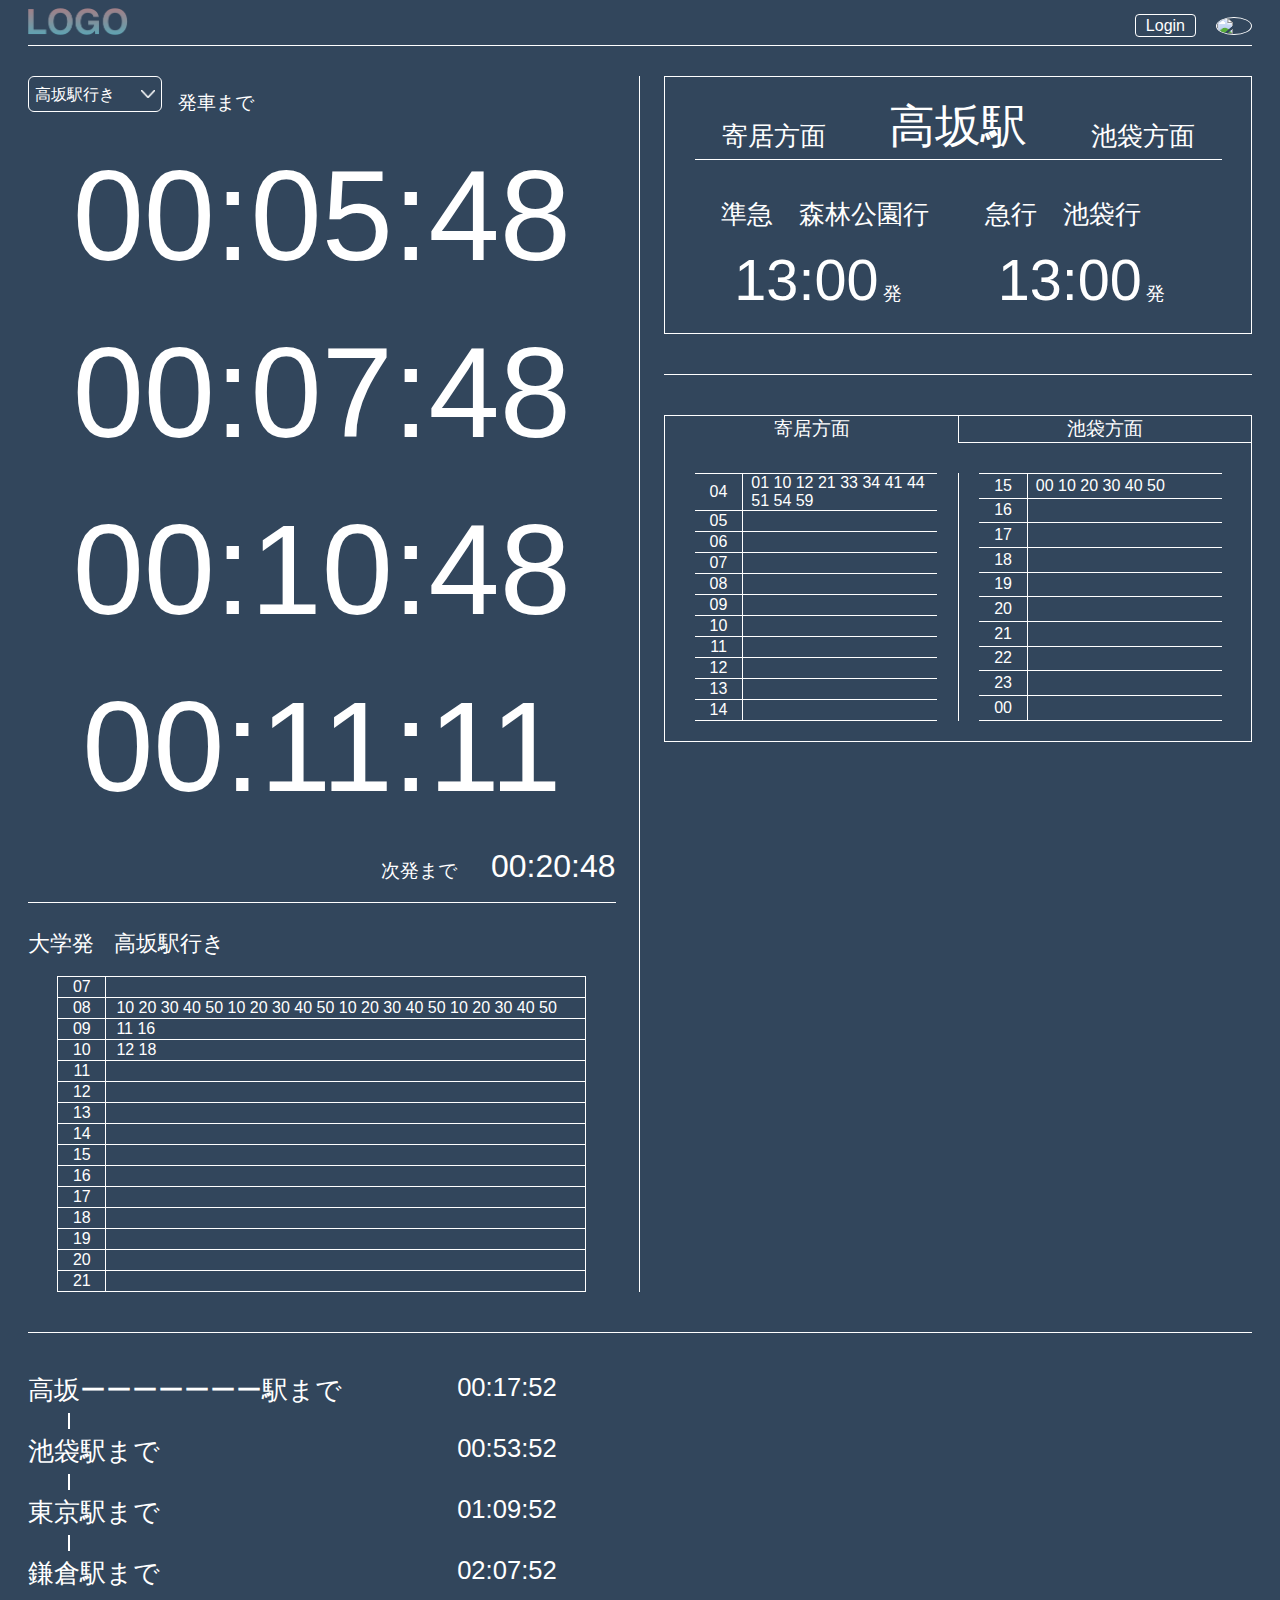
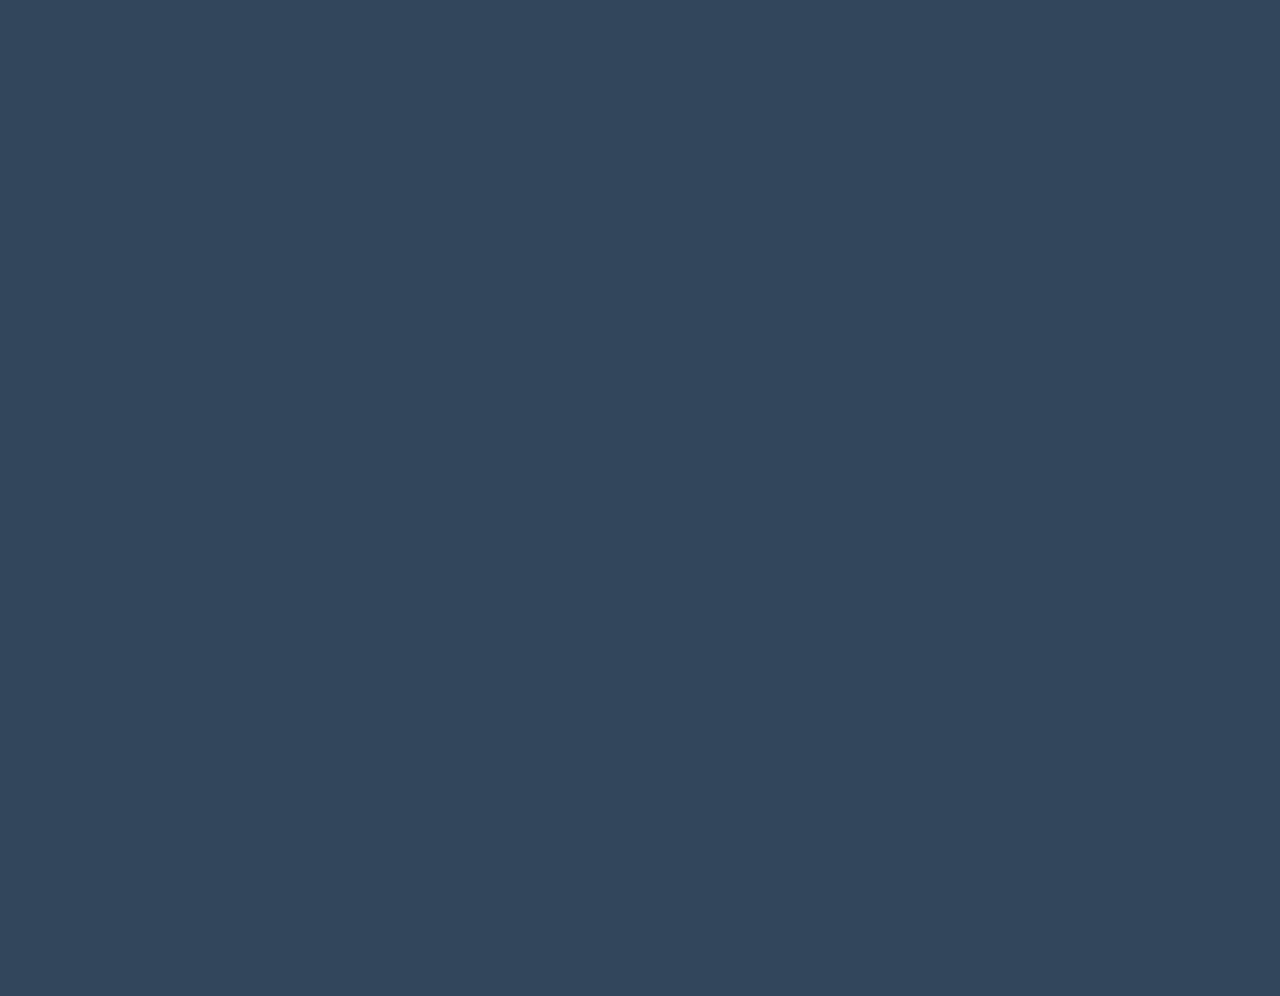
==== commit 7ccca4bd: "細かい配置や色の調整以外完成" ====
--- a/index.html
+++ b/index.html
@@ -6,6 +6,7 @@
     <meta charset="UTF-8">
     <meta http-equiv="X-UA-Compatible" content="IE=edge">
     <meta name="viewport" content="width=device-width, initial-scale=1.0">
+    <meta name="format-detection" content="telephone=no">
     <link rel="stylesheet" media="all" href="css/style2.css">
     <link rel="icon" type="image/x-icon" href="images/icon.PNG">
     <title>RD Commuting | Sample</title>
@@ -32,7 +33,7 @@
                         <option value="2">熊谷駅行き</option>
                         <option value="3">鴻巣駅行き</option>
                     </select>
-                    <p>発車まで</p>
+                    <span>発車まで</span>
                 </div>
                 <div class="bus_timer_center">
                     <div class="bus_timer_station" id="takasaka">
@@ -49,7 +50,7 @@
                     </div>
                 </div>
                 <div class="bus_timer_bottom">
-                    <p>次発まで</p>
+                    <span>次発まで</span>
                     <p class="bus_timer_next_time">00:20:48</p>
                 </div>
             </div>
@@ -57,16 +58,70 @@
             <div class="horizontal_line"></div>
 
             <div class="bus_schedule">
-                <p>大学発</p>
-                <p>高坂駅行き</p>
+                <div class="bus_schedule_title">
+                    <p>大学発</p>
+                    <p class="destination">高坂駅行き</p>
+                </div>
                 <table class="bus_schedule_table">
                     <tr>
-                        <th>8</th>
-                        <td>10&nbsp;20</td>
-                    </tr>
-                    <tr>
-                        <th>9</th>
-                        <td>11&nbsp;16</td>
+                        <th>07</th>
+                        <td></td>
+                    </tr>
+                    <tr>
+                        <th>08</th>
+                        <td>10 20 30 40 50 10 20 30 40 50 10 20 30 40 50 10 20 30 40 50</td>
+                    </tr>
+                    <tr>
+                        <th>09</th>
+                        <td>11 16</td>
+                    </tr>
+                    <tr>
+                        <th>10</th>
+                        <td>12 18</td>
+                    </tr>
+                    <tr>
+                        <th>11</th>
+                        <td></td>
+                    </tr>
+                    <tr>
+                        <th>12</th>
+                        <td></td>
+                    </tr>
+                    <tr>
+                        <th>13</th>
+                        <td></td>
+                    </tr>
+                    <tr>
+                        <th>14</th>
+                        <td></td>
+                    </tr>
+                    <tr>
+                        <th>15</th>
+                        <td></td>
+                    </tr>
+                    <tr>
+                        <th>16</th>
+                        <td></td>
+                    </tr>
+                    <tr>
+                        <th>17</th>
+                        <td></td>
+                    </tr>
+                    <tr>
+                        <th>18</th>
+                        <td></td>
+                    </tr>
+                    <tr>
+                        <th>19</th>
+                        <td></td>
+                    </tr>
+                    <tr>
+                        <th>20</th>
+                        <td></td>
+                    </tr>
+                    <tr>
+                        <th>21</th>
+                        <td></td>
                     </tr>
                 </table>
             </div>
@@ -78,30 +133,232 @@
         <section class="train">
             <div class="departure_station">
                 <div class="departure_station_top">
-                    <div class="line_direction">寄居方面</div>
+                    <div class="line_direction" id="line_left">寄居方面</div>
                     <div class="station_name">高坂駅</div>
-                    <div class="line_direction">池袋方面</div>
-                </div>
-
-                <div class="bottom">
-                    <div class="bottom_left">
-                        <p id="left_train">準急　森林公園行</p>
-                        <div class="left_train_time">
-                            <p id="b_l_time">13:00</p>
-                            <p>発</p>
+                    <div class="line_direction" id="line_right">池袋方面</div>
+                </div>
+
+                <div class="horizontal_line"></div>
+
+                <div class="train_time">
+                    <div class="train_left">
+                        <p class="train_type" id="train_left_type">準急　森林公園行</p>
+                        <div class="train_time_time">
+                            <p class="train_departure_time" id="left_time">13:00</p>
+                            <span>発</span>
                         </div>
                     </div>
-                    <div class="bottom_right">
-                        <p id="right_train">急行　池袋行</p>
-                        <div class="right_train_time">
-                            <p id="b_r_time">13:00</p>
-                            <p>発</p>
+                    <div class="train_right">
+                        <p class="train_type" id="train_right_type">急行　池袋行</p>
+                        <div class="train_time_time">
+                            <p class="train_departure_time" id="right_time">13:00</p>
+                            <span>発</span>
                         </div>
                     </div>
                 </div>
             </div>
 
-            <div class="horizontal_line"></div>
+            <div class="horizontal_line station_line"></div>
+
+            <div class="train_schedule">
+                <div class="tab_wrap">
+                    <input type="radio" name="tab_btn" id="tab1" checked>
+                    <input type="radio" name="tab_btn" id="tab2">
+                
+                    <div class="tab">
+                        <label class="tab_label" for="tab1" id="tb1">寄居方面</label>
+                        <label class="tab_label" for="tab2" id="tb2">池袋方面</label>
+                    </div>
+                    <div class="train_suchedule_panel">
+                        <div class="schedule_panel" id="panel1">
+                            <div class="grid_panel">
+                                <table class="train_schedule1 t_sche">
+                                    <tr>
+                                        <th>04</th>
+                                        <td>01 10 12 21 33 34 41 44 51 54 59</td>
+                                    </tr>
+                                    <tr>
+                                        <th>05</th>
+                                        <td></td>
+                                    </tr>
+                                    <tr>
+                                        <th>06</th>
+                                        <td></td>
+                                    </tr>
+                                    <tr>
+                                        <th>07</th>
+                                        <td></td>
+                                    </tr>
+                                    <tr>
+                                        <th>08</th>
+                                        <td></td>
+                                    </tr>
+                                    <tr>
+                                        <th>09</th>
+                                        <td></td>
+                                    </tr>
+                                    <tr>
+                                        <th>10</th>
+                                        <td></td>
+                                    </tr>
+                                    <tr>
+                                        <th>11</th>
+                                        <td></td>
+                                    </tr>
+                                    <tr>
+                                        <th>12</th>
+                                        <td></td>
+                                    </tr>
+                                    <tr>
+                                        <th>13</th>
+                                        <td></td>
+                                    </tr>
+                                    <tr>
+                                        <th>14</th>
+                                        <td></td>
+                                    </tr>
+                                </table>
+                                <div class="vertical_line"></div>
+                                <table class="train_schedule2 t_sche">
+                                    <tr>
+                                        <th>15</th>
+                                        <td>00 10 20 30 40 50</td>
+                                    </tr>
+                                    <tr>
+                                        <th>16</th>
+                                        <td></td>
+                                    </tr>
+                                    <tr>
+                                        <th>17</th>
+                                        <td></td>
+                                    </tr>
+                                    <tr>
+                                        <th>18</th>
+                                        <td></td>
+                                    </tr>
+                                    <tr>
+                                        <th>19</th>
+                                        <td></td>
+                                    </tr>
+                                    <tr>
+                                        <th>20</th>
+                                        <td></td>
+                                    </tr>
+                                    <tr>
+                                        <th>21</th>
+                                        <td></td>
+                                    </tr>
+                                    <tr>
+                                        <th>22</th>
+                                        <td></td>
+                                    </tr>
+                                    <tr>
+                                        <th>23</th>
+                                        <td></td>
+                                    </tr>
+                                    <tr>
+                                        <th>00</th>
+                                        <td></td>
+                                    </tr>
+                                </table>
+                            </div>
+                        </div>
+                        <div class="schedule_panel" id="panel2">
+                            <div class="grid_panel">
+                                <table class="train_schedule1 t_sche">
+                                    <tr>
+                                        <th>04</th>
+                                        <td>01 02 03 04 05 06 07 08</td>
+                                    </tr>
+                                    <tr>
+                                        <th>05</th>
+                                        <td></td>
+                                    </tr>
+                                    <tr>
+                                        <th>06</th>
+                                        <td></td>
+                                    </tr>
+                                    <tr>
+                                        <th>07</th>
+                                        <td></td>
+                                    </tr>
+                                    <tr>
+                                        <th>08</th>
+                                        <td></td>
+                                    </tr>
+                                    <tr>
+                                        <th>09</th>
+                                        <td></td>
+                                    </tr>
+                                    <tr>
+                                        <th>10</th>
+                                        <td></td>
+                                    </tr>
+                                    <tr>
+                                        <th>11</th>
+                                        <td></td>
+                                    </tr>
+                                    <tr>
+                                        <th>12</th>
+                                        <td></td>
+                                    </tr>
+                                    <tr>
+                                        <th>13</th>
+                                        <td></td>
+                                    </tr>
+                                    <tr>
+                                        <th>14</th>
+                                        <td></td>
+                                    </tr>
+                                </table>
+                                <div class="vertical_line"></div>
+                                <table class="train_schedule2 t_sche">
+                                    <tr>
+                                        <th>15</th>
+                                        <td>00 11 22 33 44 55</td>
+                                    </tr>
+                                    <tr>
+                                        <th>16</th>
+                                        <td></td>
+                                    </tr>
+                                    <tr>
+                                        <th>17</th>
+                                        <td></td>
+                                    </tr>
+                                    <tr>
+                                        <th>18</th>
+                                        <td></td>
+                                    </tr>
+                                    <tr>
+                                        <th>19</th>
+                                        <td></td>
+                                    </tr>
+                                    <tr>
+                                        <th>20</th>
+                                        <td></td>
+                                    </tr>
+                                    <tr>
+                                        <th>21</th>
+                                        <td></td>
+                                    </tr>
+                                    <tr>
+                                        <th>22</th>
+                                        <td></td>
+                                    </tr>
+                                    <tr>
+                                        <th>23</th>
+                                        <td></td>
+                                    </tr>
+                                    <tr>
+                                        <th>00</th>
+                                        <td></td>
+                                    </tr>
+                                </table>
+                            </div>
+                        </div>
+                    </div>
+                </div>
+            </div>
         </section>
 
         <div class="vertical_line" id="vl02"></div>
@@ -109,8 +366,23 @@
 
         <section class="route">
             <div class="route_stop">
-                <div class="stop_station">高坂駅</div><p>まで</p>
+                <div class="stop_station">高坂ーーーーーーー駅まで</div>
                 <div class="stop_time">00:17:52</div>
+            </div>
+            <div class="route_vertical_line"></div>
+            <div class="route_stop">
+                <div class="stop_station">池袋駅まで</div>
+                <div class="stop_time">00:53:52</div>
+            </div>
+            <div class="route_vertical_line"></div>
+            <div class="route_stop">
+                <div class="stop_station">東京駅まで</div>
+                <div class="stop_time">01:09:52</div>
+            </div>
+            <div class="route_vertical_line"></div>
+            <div class="route_stop">
+                <div class="stop_station">鎌倉駅まで</div>
+                <div class="stop_time">02:07:52</div>
             </div>
         </section>
 
--- a/css/style2.css
+++ b/css/style2.css
@@ -4,7 +4,7 @@
 
 html{
     background-color: #32465c;
-    /* height: 100%; */
+    min-width: 340px;
 }
 
 body{
@@ -24,6 +24,10 @@
     border-bottom: 1px solid #ffffff;
 }
 
+.header_logo{
+    margin: auto 0;
+}
+
 .header_logo img{
     display: block;
     width: 100px;
@@ -74,7 +78,7 @@
     height: 100%;
 }
 
-.container div{
+.container p{
 }
 
 .horizontal_line{
@@ -97,7 +101,7 @@
 /*---------------------- バス ----------------------*/
 .bus{
     width: 36%;
-    overflow: auto;
+    /* overflow: auto; */
 }
 
 .bus_timer{
@@ -129,8 +133,10 @@
     align-items: flex-end;
 }
 
-.bus_timer_top p{
+.bus_timer_top span{
     margin: 0 0 0 16px;
+    font-size: 1.2em;
+    line-height: 100%;
 }
 
 .bus_timer_center{
@@ -139,7 +145,6 @@
 
 .bus_timer_time{
     margin: 30px auto;
-    /* font-size: 6em; */
     font-size: clamp(6em, 7vw, 150px);
 }
 
@@ -153,8 +158,44 @@
     margin: 0 0 0 30px;
 }
 
+.bus_timer_bottom span{
+    line-height: 100%;
+    display: inline-block;
+    margin: 0 0 0 auto;
+    font-size: 1.2em;
+}
+
 .bus_timer_next_time{
     font-size: 2em;
+}
+
+.bus_schedule_title{
+    display: flex;
+}
+
+.bus_schedule p{
+    line-height: 100%;
+    margin: 10px 20px 0 0;
+    font-size: 1.4em;
+}
+
+.bus_schedule_table{
+    border-collapse: collapse;
+    margin: 20px auto 0 auto;
+    width: 90%;
+    table-layout: fixed;
+}
+
+.bus_schedule_table th{
+    border: 1px solid #ffffff;
+    width: 3em;
+    font-weight: normal;
+}
+.bus_schedule_table td{
+    width: 100%;
+    border: 1px solid #ffffff;
+    white-space: normal;
+    padding: 0 10px;
 }
 /*-------------------------------------------------*/
 
@@ -163,6 +204,166 @@
     width: 36%;
     overflow: auto;
 }
+
+.departure_station{
+    border: 1px solid white;
+    width: 100%;
+    display: grid;
+    grid-template-columns: repeat(2, 1fr);
+    grid-template-rows: repeat(3, auto);
+    padding: 26px 5% 4% 5%;
+}
+
+.departure_station_top{
+    width: 100%;
+    grid-column: 1/3;
+    grid-row: 1/2;
+    display: grid;
+    grid-template-columns: 30% 40% 30%;
+    text-align: center;
+}
+
+.departure_station_top div{
+    display: inline-block;
+    margin: auto auto 0 auto;
+    line-height: 100%;
+}
+
+.station_name{
+    font-size: clamp(2.2em, 2.6vw, 4em);
+}
+
+.line_direction{
+    font-size: clamp(1.4em, 1.6vw, 2em);
+}
+
+.departure_station .horizontal_line{
+    width: 100%;
+    grid-column: 1/3;
+    grid-row: 2/3;
+    margin: 10px auto;
+}
+
+.train_time{
+    grid-column: 1/3;
+    grid-row: 3/4;
+    display: grid;
+    grid-template-columns: 50% 50%;
+}
+
+.train_type{
+    margin: 10% auto 10px 10%;
+    font-size: clamp(1.2em, 1.4vw, 3em);
+}
+
+.train_departure_time{
+    margin: 10px auto 0 15%;
+    font-size: clamp(3em, 3.4vw, 4em);
+    display: inline-block;
+    line-height: 100%;
+}
+
+.train_time_time span{
+    display: inline-block;
+    line-height: 100%;
+    font-size: clamp(1.2em, 1.4vw, 3em);
+}
+
+.tab_wrap{
+    width: 100%;
+    border: 1px solid #ffffff;
+}
+
+.station_line{
+    margin: 40px 0;
+}
+
+input[name="tab_btn"]{
+    display: none;
+}
+
+.tab{
+    font-size: 0;
+}
+
+.tab_label{
+    width: 50%;
+    font-size: clamp(1.2rem, 1.4vw, 3rem);
+    display:inline-block;
+    text-align:center;
+    cursor:pointer;
+    border-bottom: 1px solid #ffffff;
+    position: relative;
+}
+
+#tb1{
+    border-right: 1px solid #ffffff;
+}
+#tb2{
+    border-left: 1px solid #ffffff;
+}
+
+#tab1:checked ~ #tb2{
+    display: block;
+}
+#tab2:checked ~ #tb1{
+    display: block;
+}
+
+#tab1:checked ~ .tab #tb1,
+#tab2:checked ~ .tab #tb2{
+    border: none;
+}
+
+.train_suchedule_panel{
+    margin: 30px 5% 20px;
+}
+
+#tab1:checked ~ .train_suchedule_panel #panel1,
+#tab2:checked ~ .train_suchedule_panel #panel2{
+    display:block;
+}
+
+.schedule_panel{
+    width:100%;
+    display: none;
+}
+
+.grid_panel{
+    width: 100%;
+    display: grid;
+    grid-template-columns: 46% 8% 46%;
+}
+
+.t_sche{
+    white-space: normal;
+    border-collapse: collapse;
+    table-layout: fixed;
+    width: 100%;
+}
+.train_schedule1{
+    grid-column: 1/2;
+}
+.grid_panel div{
+    grid-column: 2/3;
+}
+.train_schedule2{
+    grid-column: 3/4;
+}
+
+.t_sche th{
+    border-top: 1px solid #ffffff;
+    border-bottom: 1px solid #ffffff;
+    border-right: 1px solid #ffffff;
+    width: 3em;
+    font-weight: normal;
+}
+
+.t_sche td{
+    border-top: 1px solid #ffffff;
+    border-bottom: 1px solid #ffffff;
+    padding: 0 8px;
+}
 /*-------------------------------------------------*/
 
 /*---------------------- 経由駅 ----------------------*/
@@ -170,9 +371,42 @@
     width: 20%;
     overflow: auto;
 }
+
+.route_stop{
+    width: 100%;
+    display: flex;
+    font-size: 1.6em;
+}
+
+.stop_station{
+    white-space: normal;
+    margin: 0;
+}
+
+.stop_time{
+    margin: 0 10% auto auto;
+}
+
+.route_vertical_line{
+    background-color: #ffffff;
+    width: 2px;
+    height: 16px;
+    margin: 5px auto 5px 40px;
+}
 /*---------------------------------------------------*/
 
 @media screen and (max-width : 800px){ 
+    .header_logo img{
+        display: block;
+        width: 90px;
+    }
+    .header_user img{
+        width: 30px;
+        border: 1px solid #ffffff;
+        border-radius: 50%;
+        margin: 0;
+        display: inline-block;
+    }
     .container{
         display: flex;
         flex-wrap: wrap;
@@ -184,9 +418,45 @@
         margin: 30px auto;
         font-size: clamp(58px, 18vw, 200px);
     }
+    .bus_timer_top span{
+        margin: 0 0 0 10px;
+        font-size: 1em;
+        line-height: 100%;
+    }
     .bus_timer_next_time{
         font-size: clamp(20px, 8vw, 100px);
     }
+    .bus_timer_bottom p{
+        line-height: 100%;
+        display: inline-block;
+        margin: 0 0 0 20px;
+    }
+    .bus_timer_bottom span{
+        line-height: 100%;
+        display: inline-block;
+        margin: 0 0 0 auto;
+        font-size: 1em;
+    }
+
+    .train{
+        width: 36%;
+        overflow: auto;
+        font-size: 0.8em;
+    }
+    .station_name{
+        font-size: clamp(2.2em, 6vw, 4em);
+    }
+    
+    .line_direction{
+        font-size: clamp(1.4em, 4vw, 2em);
+    }
+    .train_type{
+        font-size: clamp(1em, 3.6vw, 4em);
+    }
+    .train_departure_time{
+        font-size: clamp(2.6em, 9vw, 6em);
+    }
+
     #hl01{
         display: block;
     }
@@ -211,7 +481,7 @@
     .container{
         display: grid;
         grid-template-columns: 48% 4% 48%;
-        grid-template-rows: 1fr 50px 1fr;
+        grid-template-rows: 1fr auto 1fr;
     }
     .bus{
         width: 100%;
@@ -227,6 +497,19 @@
         grid-row: 1/2;
         width: 100%;
     }
+    .station_name{
+        font-size: clamp(2em, 3.6vw, 4em);
+    }
+    
+    .line_direction{
+        font-size: clamp(1.2em, 2vw, 2em);
+    }
+    .train_type{
+        font-size: clamp(1em, 2vw, 1.6em);
+    }
+    .train_departure_time{
+        font-size: clamp(2.6em, 5vw, 3.6em);
+    }
     #vl01{
         grid-column: 2/3;
         grid-row: 1/2;
@@ -239,8 +522,11 @@
         width: 100%;
         grid-column: 1/4;
         grid-row: 2/3;
+        margin: 40px 0;
     }
     .route{
+        width: 100%;
+        white-space: normal;
         grid-column: 1/2;
         grid-row: 3/4;
     }
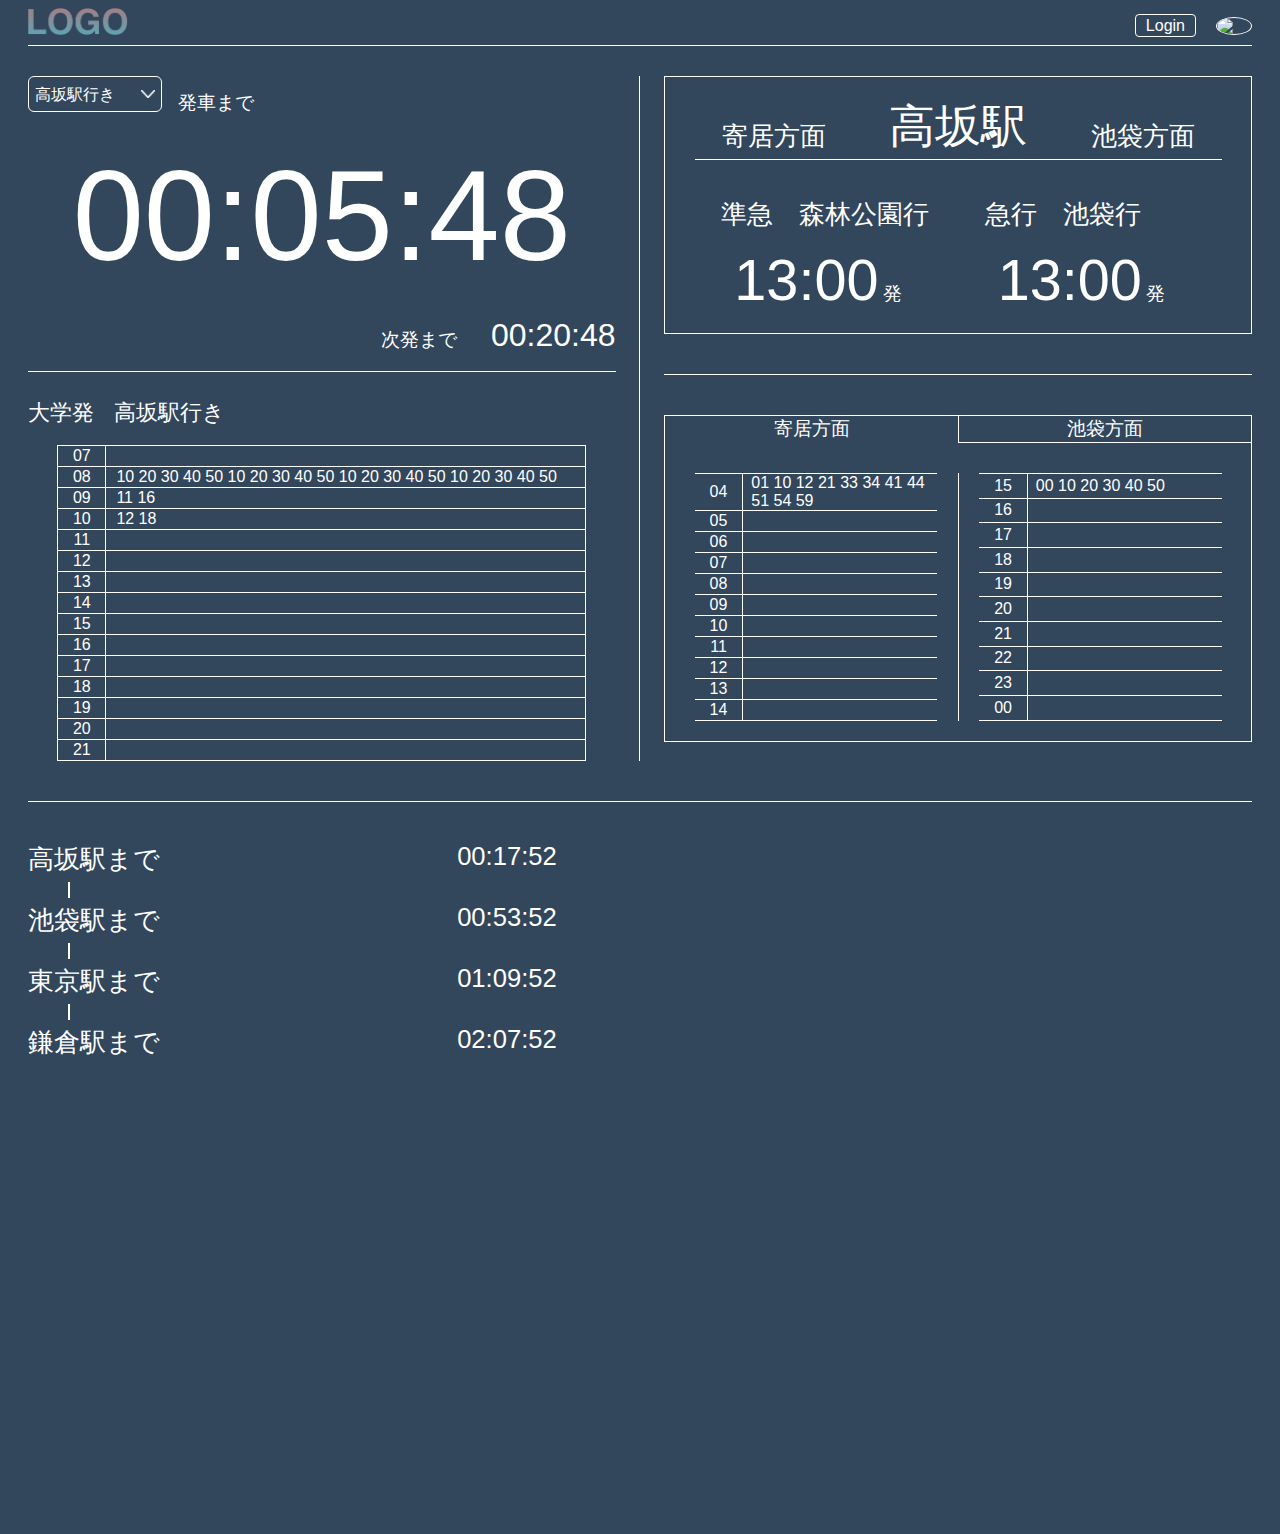
==== commit 682aaf34: "mysql接続" ====
--- a/index.html
+++ b/index.html
@@ -27,7 +27,7 @@
         <section class="bus">
             <div class="bus_timer">
                 <div class="bus_timer_top">
-                    <select class="bus_timer_select">
+                    <select class="bus_timer_select" id="bus_timer_select">
                         <option value="0">高坂駅行き</option>
                         <option value="1">北坂戸駅行き</option>
                         <option value="2">熊谷駅行き</option>
@@ -36,17 +36,8 @@
                     <span>発車まで</span>
                 </div>
                 <div class="bus_timer_center">
-                    <div class="bus_timer_station" id="takasaka">
-                        <p class="bus_timer_time">00:05:48</p>
-                    </div>
-                    <div class="bus_timer_station" id="kitasakado">
-                        <p class="bus_timer_time">00:07:48</p>
-                    </div>
-                    <div class="bus_timer_station" id="kumagaya">
-                        <p class="bus_timer_time">00:10:48</p>
-                    </div>
-                    <div class="bus_timer_station" id="kounosu">
-                        <p class="bus_timer_time">00:11:11</p>
+                    <div class="bus_timer_station">
+                        <p class="bus_timer_time" id="bus_timer_time">00:05:48</p>
                     </div>
                 </div>
                 <div class="bus_timer_bottom">
@@ -164,7 +155,7 @@
                 <div class="tab_wrap">
                     <input type="radio" name="tab_btn" id="tab1" checked>
                     <input type="radio" name="tab_btn" id="tab2">
-                
+
                     <div class="tab">
                         <label class="tab_label" for="tab1" id="tb1">寄居方面</label>
                         <label class="tab_label" for="tab2" id="tb2">池袋方面</label>
@@ -366,7 +357,7 @@
 
         <section class="route">
             <div class="route_stop">
-                <div class="stop_station">高坂ーーーーーーー駅まで</div>
+                <div class="stop_station">高坂駅まで</div>
                 <div class="stop_time">00:17:52</div>
             </div>
             <div class="route_vertical_line"></div>
@@ -390,4 +381,4 @@
     <script src="js/script.js"></script>
 </body>
 
-</html>+</html>
